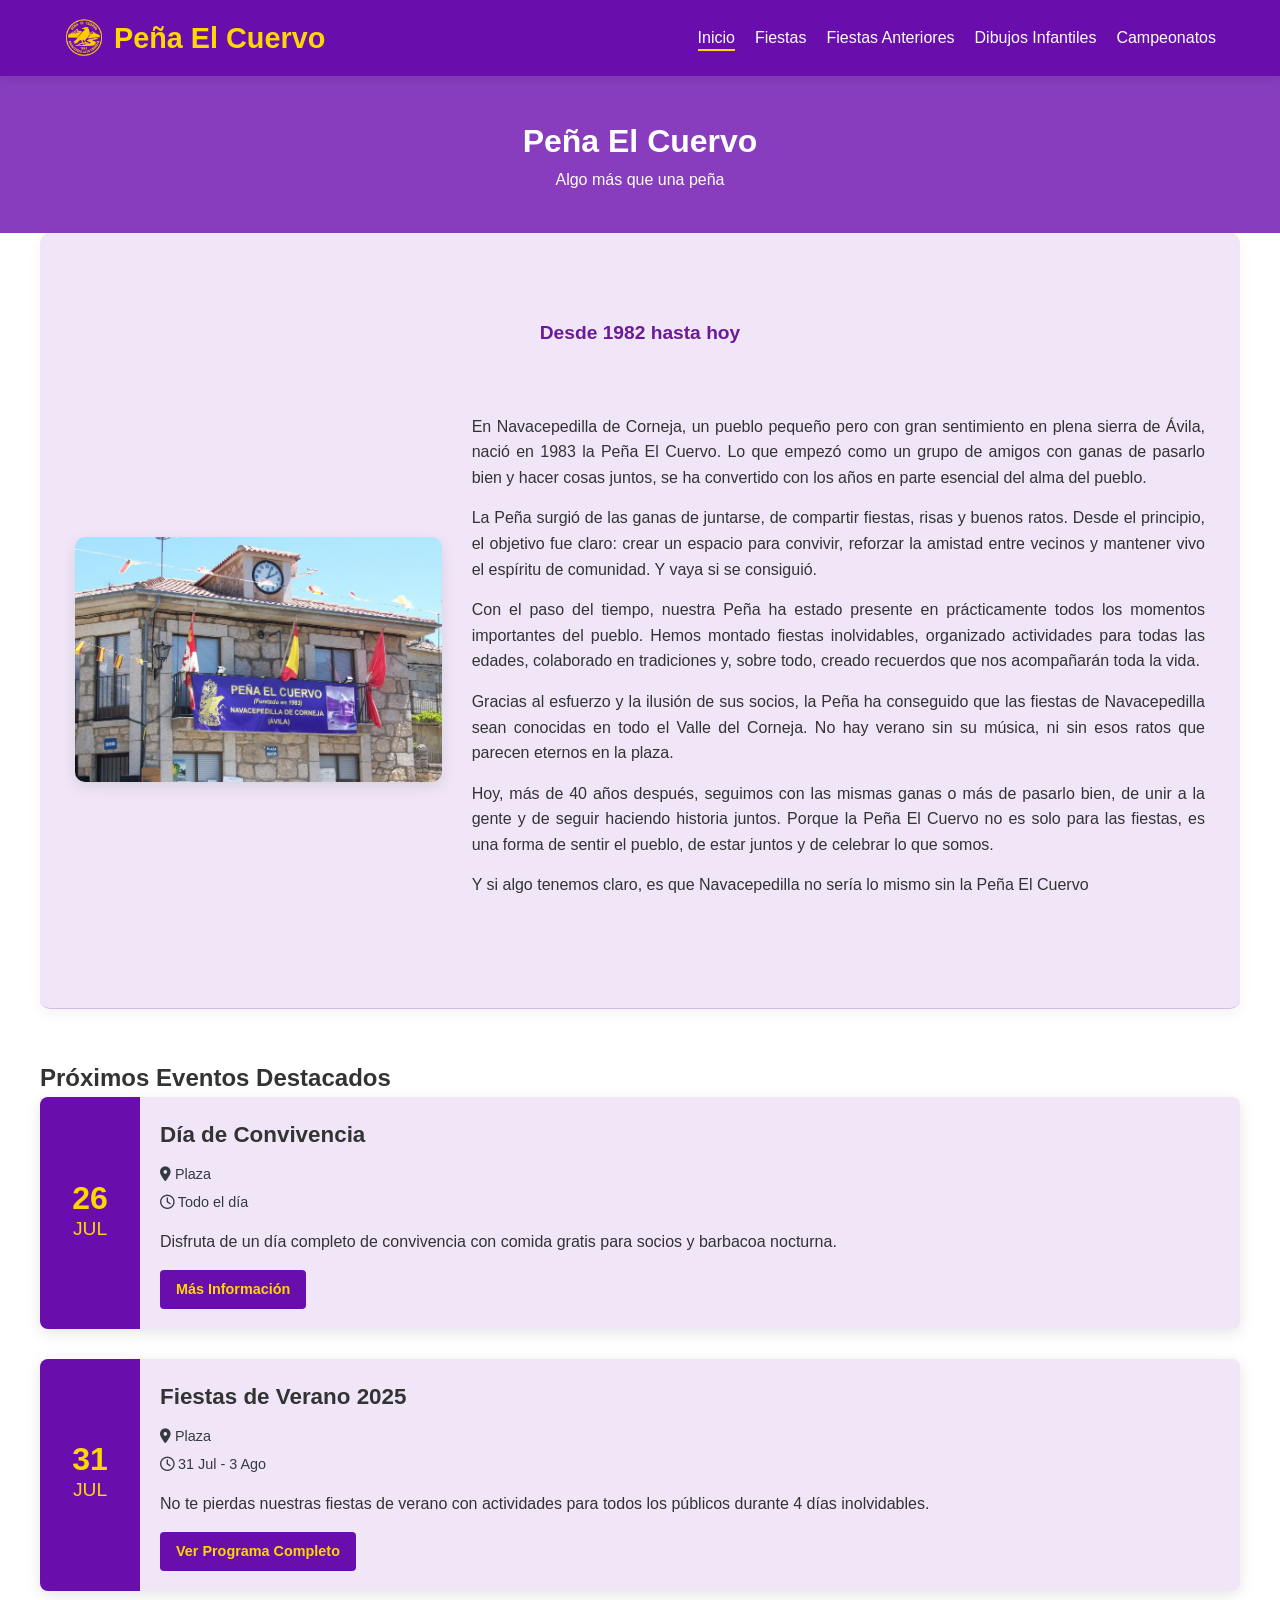
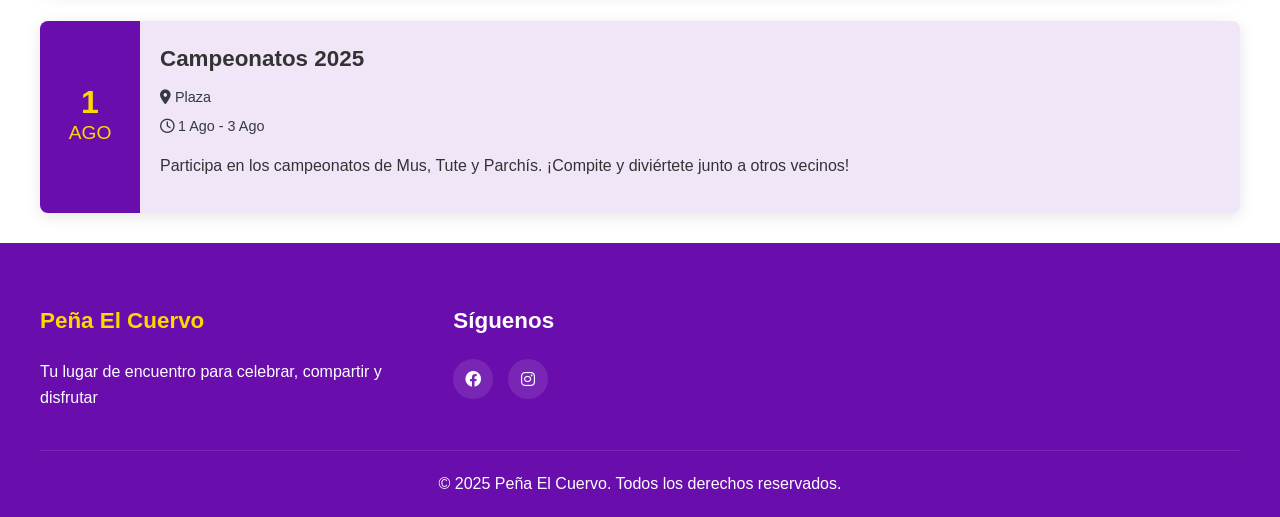
==== index.html @ 2fa287b7 "Update index.html" ====
<!DOCTYPE html>
<html lang="es">
<head>
    <meta charset="UTF-8">
    <meta name="viewport" content="width=device-width, initial-scale=1.0">
    <title>Peña El Cuervo - Inicio</title>
    <link rel="icon" type="image/png" href="favicon.png">
    <link rel="icon" href="favicon.png" type="image/png" sizes="16x16 32x32">
    <link rel="apple-touch-icon" href="favicon.png" sizes="180x180">
    <meta name="theme-color" content="#6a0dad">
    <link rel="stylesheet" href="styles.css">
    <link rel="stylesheet" href="https://cdnjs.cloudflare.com/ajax/libs/font-awesome/6.0.0-beta3/css/all.min.css">
</head>
<body>
    <!-- Header y navegación -->
    <header>
        <div class="logo-container">
            <img src="img/Logo quitar fondo-Photoroom.png" alt="Logo Peña El Cuervo" class="logo-img">
            <h1><span class="nombre-pena"> Peña El Cuervo</span></h1>
        </div>
        <nav>
            <ul>
                <li><a href="index.html" class="active">Inicio</a></li>
                <li><a href="fiestas.html">Fiestas</a></li>
                <li><a href="fiestas-anteriores.html">Fiestas Anteriores</a></li>
                <li><a href="dibujos.html">Dibujos Infantiles</a></li>
                <li><a href="campeonatos.html">Campeonatos</a></li>
            </ul>
        </nav>
        <div class="menu-toggle">
            <i class="fas fa-bars"></i>
        </div>
    </header>

    <!-- Encabezado de página -->
    <div class="page-header">
        <div class="container">
            <h1>Peña El Cuervo</h1>
            <p>Algo más que una peña</p>
        </div>
    </div>

    <main>
        <!-- Sección de historia con estructura similar a eventos -->
        <section id="historia">
            <div class="container">
                <div class="eventos-dia">
                    <div class="dia-header">
                        <div class="tema-dia">Desde 1982 hasta hoy</div>
                    </div>
                    <div class="historia-contenido">
                        <div class="historia-imagen">
                            <img src="img/peña_el_cuervo.jpg" alt="Historia de la Peña El Cuervo">
                        </div>
                        <div class="historia-texto">
                            <p>En Navacepedilla de Corneja, un pueblo pequeño pero con gran sentimiento en plena sierra de Ávila, nació en 1983 la Peña El Cuervo. Lo que empezó como un grupo de amigos con ganas de pasarlo bien y hacer cosas juntos, se ha convertido con los años en parte esencial del alma del pueblo.</p>
                            <p>La Peña surgió de las ganas de juntarse, de compartir fiestas, risas y buenos ratos. Desde el principio, el objetivo fue claro: crear un espacio para convivir, reforzar la amistad entre vecinos y mantener vivo el espíritu de comunidad. Y vaya si se consiguió.</p>
                            <p>Con el paso del tiempo, nuestra Peña ha estado presente en prácticamente todos los momentos importantes del pueblo. Hemos montado fiestas inolvidables, organizado actividades para todas las edades, colaborado en tradiciones y, sobre todo, creado recuerdos que nos acompañarán toda la vida.</p>
                            <p>Gracias al esfuerzo y la ilusión de sus socios, la Peña ha conseguido que las fiestas de Navacepedilla sean conocidas en todo el Valle del Corneja. No hay verano sin su música, ni sin esos ratos que parecen eternos en la plaza.</p>
                            <p>Hoy, más de 40 años después, seguimos con las mismas ganas o más de pasarlo bien, de unir a la gente y de seguir haciendo historia juntos. Porque la Peña El Cuervo no es solo para las fiestas, es una forma de sentir el pueblo, de estar juntos y de celebrar lo que somos.</p>
                            <p>Y si algo tenemos claro, es que Navacepedilla no sería lo mismo sin la Peña El Cuervo</p>
                        </div>
                    </div>
                </div>
            </div>
        </section>

        <section class="highlights">
            <div class="container">
                <h2>Próximos Eventos Destacados</h2>
                <div class="event-card">
                    <div class="event-date">
                        <span class="day">26</span>
                        <span class="month">JUL</span>
                    </div>
                    <div class="event-details">
                        <h3>Día de Convivencia</h3>
                        <p class="event-location"><i class="fas fa-map-marker-alt"></i> Plaza</p>
                        <p class="event-time"><i class="far fa-clock"></i> Todo el día</p>
                        <p class="event-description">Disfruta de un día completo de convivencia con comida gratis para socios y barbacoa nocturna.</p>
                        <a href="convivencia.html" class="btn btn-small">Más Información</a>
                    </div>
                </div>
                <div class="event-card">
                    <div class="event-date">
                        <span class="day">31</span>
                        <span class="month">JUL</span>
                    </div>
                    <div class="event-details">
                        <h3>Fiestas de Verano 2025</h3>
                        <p class="event-location"><i class="fas fa-map-marker-alt"></i> Plaza</p>
                        <p class="event-time"><i class="far fa-clock"></i> 31 Jul - 3 Ago</p>
                        <p class="event-description">No te pierdas nuestras fiestas de verano con actividades para todos los públicos durante 4 días inolvidables.</p>
                        <a href="fiestas.html" class="btn btn-small">Ver Programa Completo</a>
                    </div>
                </div>
                <div class="event-card">
                    <div class="event-date">
                        <span class="day">1</span>
                        <span class="month">AGO</span>
                    </div>
                    <div class="event-details">
                        <h3>Campeonatos 2025</h3>
                        <p class="event-location"><i class="fas fa-map-marker-alt"></i> Plaza</p>
                        <p class="event-time"><i class="far fa-clock"></i> 1 Ago - 3 Ago</p>
                        <p class="event-description">Participa en los campeonatos de Mus, Tute y Parchís. ¡Compite y diviértete junto a otros vecinos!</p>
                        <!-- <a href="campeonatos.html" class="btn btn-small">Ver Campeonatos</a> -->
                    </div>
                </div>
            </div>
        </section>
    </main>

    <footer>
        <div class="container">
            <div class="footer-content">
                <div class="footer-section">
                    <h3>Peña El Cuervo</h3>
                    <p>Tu lugar de encuentro para celebrar, compartir y disfrutar</p>
                </div>

                <div class="footer-section">
                    <h3>Síguenos</h3>
                    <div class="social-icons">
                        <a href="https://www.facebook.com/penaelcuervo" target="_blank"><i class="fab fa-facebook"></i></a>
                        <a href="https://www.instagram.com/p_el_cuervo_navacepe?utm_source=ig_web_button_share_sheet&igsh=ZDNlZDc0MzIxNw==" target="_blank"><i class="fab fa-instagram"></i></a>
                    </div>
                </div>
            </div>
            <div class="footer-bottom">
                <p>&copy; 2025 Peña El Cuervo. Todos los derechos reservados.</p>
            </div>
        </div>
    </footer>

    <script src="script.js"></script>
</body>
</html>
---- styles.css ----
/* Variables de colores y fuentes */
:root {
    --primary-color: #6a0dad; /* Color morado principal */
    --primary-light: rgba(106, 13, 173, 0.8); /* Morado con transparencia */
    --primary-lighter: rgba(106, 13, 173, 0.1); /* Morado muy suave para fondos */
    --secondary-color: #ffd700; /* Color amarillo */
    --accent-color: #e63946;
    --text-color: #333;
    --light-color: #f8f9fa;
    --dark-color: #343a40;
    --font-primary: 'Segoe UI', Tahoma, Geneva, Verdana, sans-serif;
}

/* Estilos generales */
* {
    margin: 0;
    padding: 0;
    box-sizing: border-box;
}

body {
    font-family: var(--font-primary);
    color: var(--text-color);
    line-height: 1.6;
}

.container {
    width: 100%;
    max-width: 1200px;
    margin: 0 auto;
}

a {
    text-decoration: none;
    color: inherit;
}

ul {
    list-style: none;
}

.botonamarillo{
    display: inline-block;
    padding: 12px 24px;
    background-color: var(--secondary-color);
    color: var(--primary-color);
    border: none;
    border-radius: 4px;
    font-weight: bold;
    cursor: pointer;
    transition: all 0.3s ease;
}
/* Botones */
.btn {
    display: inline-block;
    padding: 12px 24px;
    background-color: var(--primary-color);
    color: var(--secondary-color);
    border: none;
    border-radius: 4px;
    font-weight: bold;
    cursor: pointer;
    transition: all 0.3s ease;
}

.btn:hover {
    background-color: #e6c200;
    transform: translateY(-2px);
}

.btn-small {
    padding: 8px 16px;
    font-size: 0.9rem;
}

.btn-secondary {
    background-color: var(--accent-color);
    color: white;
}

.btn-secondary:hover {
    background-color: #d62b39;
}

/* Header y navegación */
header {
    background-color: var(--primary-color);
    color: white;
    padding: 15px 5%;
    display: flex;
    justify-content: space-between;
    align-items: center;
    position: sticky;
    top: 0;
    z-index: 1000;
    box-shadow: 0 2px 10px rgba(0, 0, 0, 0.1);
}

.logo-container {
    display: flex;
    align-items: center;
}

.logo-container h1 {
    font-size: 1.8rem;
    margin-right: 10px;
}

.nombre-pena {
    color: var(--secondary-color); /* Nombre en amarillo */
}

.logo-img {
    height: 40px;
    margin-right: 10px;
    vertical-align: middle;
}

.logo-icon {
    font-size: 1.5rem;
    color: var(--secondary-color);
    display: none;
}

nav ul {
    display: flex;
}

nav ul li {
    margin-left: 20px;
}

nav ul li a {
    position: relative;
    padding: 5px 0;
    font-weight: 500;
}

nav ul li a::after {
    content: '';
    position: absolute;
    bottom: 0;
    left: 0;
    width: 0;
    height: 2px;
    background-color: var(--secondary-color);
    transition: width 0.3s ease;
}

nav ul li a:hover::after,
nav ul li a.active::after {
    width: 100%;
}

/* Estilos para el cartel destacado en la página de fiestas */
.cartel-destacado {
    margin: 60px 0;
    text-align: center;
    position: relative;
    border-radius: 8px;
    overflow: hidden;
    box-shadow: 0 4px 15px rgba(0, 0, 0, 0.1);
    transition: transform 0.3s ease;
    max-width: 400px;
    margin-left: auto;
    margin-right: auto;
    aspect-ratio: 2/3; /* Proporción típica de un cartel */
}

.cartel-destacado:hover {
    transform: translateY(-5px);
}

.cartel-destacado img {
    width: 100%;
    height: 100%;
    object-fit: cover;
}

.cartel-year {
    position: absolute;
    bottom: 0;
    left: 0;
    right: 0;
    background-color: rgba(106, 13, 173, 0.8); /* Fondo morado con transparencia */
    color: var(--secondary-color); /* Texto amarillo */
    padding: 10px;
    text-align: center;
    font-weight: bold;
    font-size: 1.2rem;
}

/* Estilos para el calendario de eventos */
.calendario-eventos {
    background-color: white;
    border-radius: 12px;
    padding: 20px;
    box-shadow: 0 4px 15px rgba(0, 0, 0, 0.1);
    margin: 40px 0;
}

/* Navegación del calendario */
.navegacion-calendario {
    display: flex;
    justify-content: space-between;
    align-items: center;
    margin-bottom: 20px;
}

.btn-mes-anterior,
.btn-mes-siguiente {
    background-color: transparent;
    color: var(--text-color);
    border: none;
    padding: 8px 16px;
    cursor: pointer;
    transition: all 0.3s ease;
    font-size: 0.8rem;
    font-weight: bold;
}

.btn-mes-anterior:hover,
.btn-mes-siguiente:hover {
    transform: translateY(-2px);
}

.mes-actual {
    font-size: 1.5rem;
    font-weight: bold;
    color: var(--text-color);
    text-transform: capitalize;
}

/* Estilos para el calendario */
.calendario-grid {
    display: grid;
    grid-template-columns: repeat(7, 1fr);
    gap: 5px;
    margin-top: 20px;
    width: 100%;
    overflow: visible;
}

/* Estilos para los días del calendario con mayor especificidad */
.calendario-grid .dia {
    position: relative;
    height: 40px;
    display: flex;
    align-items: center;
    justify-content: center;
    border-radius: 5px;
    cursor: pointer;
    transition: all 0.3s ease;
    background-color: white;
    border: 1px solid #e0e0e0;
}

.calendario-grid .dia:hover {
    background-color: #f0f0f0;
    transform: scale(1.05);
    border-color: var(--primary-color);
}

.calendario-grid .dia.vacio {
    background-color: transparent;
    cursor: default;
    border: none;
}

/* Estilos para días con eventos - mayor especificidad */
.calendario-grid .dia.tiene-evento {
    font-weight: bold;
    position: relative;
    transform: scale(1.05);
    z-index: 1;
    border-width: 2px;
}

/* Estilos específicos para cada categoría - mayor especificidad y !important */
.calendario-grid .dia.categoria-convivencia {
    background-color: rgba(76, 175, 80, 0.1) !important;
    border: 2px solid #4CAF50 !important;
}

.calendario-grid .dia.categoria-fiestas {
    background-color: rgba(33, 150, 243, 0.1) !important;
    border: 2px solid #2196F3 !important;
}

.calendario-grid .dia.categoria-semana_cultural {
    background-color: rgba(156, 39, 176, 0.1) !important;
    border: 2px solid #9C27B0 !important;
}

/* Indicadores para cada categoría */
.calendario-grid .dia.tiene-evento::after {
    content: '';
    position: absolute;
    bottom: 3px;
    left: 50%;
    transform: translateX(-50%);
    width: 6px;
    height: 6px;
    border-radius: 50%;
}

.calendario-grid .dia.categoria-convivencia::after {
    background-color: #4CAF50;
}

.calendario-grid .dia.categoria-fiestas::after {
    background-color: #2196F3;
}

.calendario-grid .dia.categoria-semana_cultural::after {
    background-color: #9C27B0;
}

/* Efecto hover mejorado para días con eventos */
.calendario-grid .dia.tiene-evento:hover {
    transform: scale(1.1);
    box-shadow: 0 3px 10px rgba(0, 0, 0, 0.1);
}

.dia-header {
    text-align: center;
    font-weight: bold;
    padding: 10px;
}

.evento-indicador {
    position: absolute;
    bottom: 5px;
    left: 50%;
    transform: translateX(-50%);
    width: 6px;
    height: 6px;
    border-radius: 50%;
}

/* Estilos para la leyenda del calendario */
.calendario-leyenda {
    display: flex;
    justify-content: center;
    gap: 15px;
    margin-top: 15px;
    flex-wrap: wrap;
}

.leyenda-item {
    display: flex;
    align-items: center;
    font-size: 0.9rem;
}

.leyenda-color {
    width: 12px;
    height: 12px;
    border-radius: 50%;
    margin-right: 5px;
}

.leyenda-convivencia {
    background-color: #4CAF50;
}

.leyenda-fiestas {
    background-color: #2196F3;
}

.leyenda-semana-cultural {
    background-color: #9C27B0;
}

.dia-semana {
    text-align: center;
    font-weight: bold;
    padding: 8px;
    background-color: transparent;
    color: var(--text-color);
    border-radius: 4px;
}

.cartel-ampliado {
    display: none;
    position: fixed;
    top: 0;
    left: 0;
    width: 100%;
    height: 100%;
    background-color: rgba(0, 0, 0, 0.9);
    z-index: 1100;
    cursor: pointer;
    overflow: hidden;
}

.cartel-ampliado.activo {
    display: flex;
    justify-content: center;
    align-items: center;
}

.cartel-ampliado img {
    max-width: 90%;
    max-height: 90vh;
    object-fit: contain;
    margin: 0 auto; /* Centrar horizontalmente */
    transform: none; /* Evitar transformaciones no deseadas */
}

.cartel-ampliado .cerrar {
    position: absolute;
    top: 20px;
    right: 30px;
    color: var(--secondary-color);
    font-size: 40px;
    cursor: pointer;
    z-index: 1101;
}

.cartel-ampliado .year {
    position: absolute;
    bottom: 20px;
    left: 0;
    right: 0;
    text-align: center;
    color: var(--secondary-color);
    font-size: 24px;
    font-weight: bold;
    display: none;
}

.placeholder-image i {
    font-size: 3rem;
    margin-bottom: 10px;
    color: var(--dark-color);
}

/* Event cards */
.event-card {
    display: flex;
    background-color: rgb(240, 230, 247);
    border-radius: 8px;
    overflow: hidden;
    box-shadow: 0 4px 15px rgba(0, 0, 0, 0.1);
    margin-bottom: 30px;
    transition: transform 0.3s ease;
}

.event-card:hover {
    transform: translateY(-5px);
}

.event-card.destacado {
    border: 2px solid var(--secondary-color);
    box-shadow: 0 0 15px rgba(255, 215, 0, 0.5);
    transform: translateY(-5px);
}

.event-date {
    background-color: var(--primary-color);
    color: var(--secondary-color);
    padding: 20px;
    display: flex;
    flex-direction: column;
    justify-content: center;
    align-items: center;
    min-width: 100px;
}

.event-date .day {
    font-size: 2rem;
    font-weight: bold;
    line-height: 1;
}

.event-date .month {
    font-size: 1.2rem;
    text-transform: uppercase;
}

.event-details {
    padding: 20px;
    flex: 1;
}

.event-details h3 {
    margin-bottom: 10px;
    font-size: 1.4rem;
}

.event-location, .event-time {
    color: var(--dark-color);
    margin-bottom: 5px;
    font-size: 0.9rem;
}

.event-description {
    margin: 15px 0;
}

/* Event filters */
.event-filters {
    display: flex;
    justify-content: center;
    margin-bottom: 30px;
    flex-wrap: wrap;
}

.filter-btn {
    background-color: transparent;
    border: 2px solid var(--secondary-color);
    color: var(--text-color);
    padding: 8px 16px;
    margin: 0 5px 10px;
    border-radius: 30px;
    cursor: pointer;
    transition: all 0.3s ease;
}

.filter-btn:hover, .filter-btn.active {
    background-color: var(--secondary-color);
    color: var(--primary-color);
}

.dia-actual {
    font-weight: bold;
}
/* Eventos day*/
.eventos-dia {
    margin-bottom: 50px;
    overflow: hidden;
    background-color: white;
    border-radius: 10px;
    box-shadow: 0 5px 15px rgba(0,0,0,0.05);
    margin-left: auto;
    margin-right: auto;
}

/* Estilo para el encabezado del día */
.dia-header {
    text-align: center;
    padding: 20px 0;
    margin-bottom: 10px;
}

.dia-numero {
    font-size: 3.5rem;
    font-weight: 700;
    color: #6a1b9a;
    line-height: 1;
    margin-bottom: 5px;
}

.mes-nombre {
    font-size: 1rem;
    color: #6a1b9a;
    text-transform: uppercase;
    margin-bottom: 10px;
}

.tema-dia {
    font-size: 1.2rem;
    color: #6a1b9a;
    font-weight: 600;
    margin-top: 5px;
}

.eventos-lista {
    padding: 15px;
}

.evento-hora {
    display: flex;
    flex-direction: column;
    border-bottom: 1px solid #f0f0f0;
    animation: fadeIn 0.5s ease forwards;
    opacity: 1;
}

.hora {
    background-color: #6a1b9a;
    color: white;
    padding: 10px 15px;
    font-weight: bold;
    font-size: 1.1rem;
    text-align: center;
    width: 100%;
}

.evento-detalle {
    padding: 15px 20px;
    text-align: center;
}

.evento-hora:last-child {
    border-bottom: none;
}

.evento-detalle h3 {
    margin: 0 0 10px 0;
    color: #6a1b9a;
    font-size: 1.2rem;
}

.ubicacion {
    color: #666;
    margin: 5px 0;
    font-size: 0.9rem;
}

.ubicacion i {
    color: #ff9800;
    margin-right: 5px;
}

.descripcion {
    margin: 10px 0 0 0;
    line-height: 1.5;
    font-size: 0.95rem;
    color: #555;
}

/* Botón para volver al calendario */
.volver-calendario {
    text-align: center;
    margin: 40px 0;
}

.botonamarillo {
    display: inline-block;
    background-color: #ffeb3b;
    color: #6a1b9a;
    padding: 12px 25px;
    border-radius: 30px;
    font-weight: 600;
    transition: all 0.3s ease;
    box-shadow: 0 4px 10px rgba(0,0,0,0.1);
    text-decoration: none;
}

.botonamarillo:hover {
    transform: translateY(-3px);
    box-shadow: 0 6px 15px rgba(0,0,0,0.15);
}

.botonamarillo i {
    margin-right: 8px;
}

/* Estilos para el mensaje de no eventos */
.no-eventos {
    text-align: center;
    padding: 50px 20px;
    background-color: white;
    border-radius: 10px;
    margin: 30px 0;
    box-shadow: 0 5px 15px rgba(0,0,0,0.05);
}

.no-eventos i {
    font-size: 3rem;
    color: #ccc;
    margin-bottom: 20px;
}

.no-eventos h3 {
    color: #666;
    margin-bottom: 10px;
}

.dias-navegacion {
    display: flex;
    justify-content: center;
    margin-bottom: 30px;
    flex-wrap: wrap;
    background-color: rgba(106, 27, 154, 0.8);
    padding: 8px;
    border-radius: 20px;
    box-shadow: 0 2px 10px rgba(0,0,0,0.1);
}

.dia-btn {
    background-color: transparent;
    border: none;
    padding: 6px 12px;
    margin: 3px;
    border-radius: 15px;
    cursor: pointer;
    transition: all 0.3s ease;
    font-weight: 500;
    color: white;
    font-size: 0.95rem;
}

.dia-btn:hover, .dia-btn.activo {
    background-color: rgba(255, 235, 59, 0.9);
    color: #6a1b9a;
    transform: translateY(-2px);
}

.dia-btn.activo {
    box-shadow: 0 2px 5px rgba(0,0,0,0.15);
}
/* Calendar */
.calendar-placeholder {
    background-color: #f0f0f0;
    height: 400px;
    display: flex;
    flex-direction: column;
    justify-content: center;
    align-items: center;
    border-radius: 8px;
}

.calendar-placeholder i {
    font-size: 4rem;
    margin-bottom: 20px;
    color: var(--dark-color);
}

/* Form placeholder */
.form-placeholder {
    background-color: #f0f0f0;
    padding: 40px;
    border-radius: 8px;
    text-align: center;
}

.form-placeholder i {
    font-size: 3rem;
    margin-bottom: 20px;
    color: var(--dark-color);
}

/* Footer */
footer {
    background-color: var(--primary-color);
    color: white;
    padding: 60px 0 20px;
}

.footer-content {
    display: grid;
    grid-template-columns: repeat(3, 1fr);
    gap: 40px;
    margin-bottom: 40px;
}

.footer-section h3 {
    margin-bottom: 20px;
    font-size: 1.4rem;
}

/* Corregido el selector inválido */
footer .footer-section:first-child h3 {
    color: var(--secondary-color);
}

.social-icons {
    display: flex;
    gap: 15px;
}

.social-icons a {
    display: flex;
    justify-content: center;
    align-items: center;
    width: 40px;
    height: 40px;
    background-color: rgba(255, 255, 255, 0.1);
    border-radius: 50%;
    transition: all 0.3s ease;
}

.social-icons a:hover {
    background-color: var(--secondary-color);
    color: var(--primary-color);
}

.footer-bottom {
    text-align: center;
    padding-top: 20px;
    border-top: 1px solid rgba(255, 255, 255, 0.1);
}

/* Page header */
.page-header {
    background-color: var(--primary-light);
    color: white;
    padding: 40px 0;
    text-align: center;
}

/* Secciones con fondo - usar morado muy suave */
.registration {
    background-color: var(--primary-lighter);
}
.fiestas-anteriores {
    padding: 60px 0;
}

.fiestas-gallery {
    display: grid;
    grid-template-columns: repeat(3, 1fr);
    gap: 30px;
    margin-top: 40px;
}

.cartel-item {
    position: relative;
    border-radius: 8px;
    overflow: hidden;
    box-shadow: 0 4px 15px rgba(0, 0, 0, 0.1);
    transition: transform 0.3s ease;
    aspect-ratio: 2/3; /* Proporción típica de un cartel */
}

.cartel-item:hover {
    transform: translateY(-5px);
}

.cartel-item img {
    width: 100%;
    height: 100%;
    object-fit: cover;
}

/* Menú hamburguesa (oculto por defecto en pantallas grandes) */
.menu-toggle {
    display: none;
    font-size: 1.5rem;
    cursor: pointer;
    color: var(--secondary-color);
}

/* Estilos para la sección de eventos del día */
.dias-navegacion {
    background-color: var(--primary-lighter);
    padding: 15px 0;
    position: sticky;
    top: 70px;
    z-index: 900;
    box-shadow: 0 2px 10px rgba(0, 0, 0, 0.1);
    opacity: 0;
}

.dia-nav-btn {
    display: inline-block;
    padding: 8px 16px;
    margin: 0 5px;
    background-color: var(--primary-color);
    color: var(--secondary-color);
    border-radius: 30px;
    font-weight: bold;
    transition: all 0.3s ease;
}

.dia-nav-btn:hover {
    background-color: var(--secondary-color);
    color: var(--primary-color);
    transform: translateY(-3px);
}

.eventos-dia {
    padding: 60px 0;
    border-bottom: 1px solid rgba(106, 13, 173, 0.2);
}

.eventos-dia:nth-child(odd) {
    background-color: var(--primary-lighter);
}

.fecha-grande {
    display: flex;
    flex-direction: column;
    align-items: center;
    margin-bottom: 15px;
}

.dia-numero {
    font-size: 4rem;
    font-weight: bold;
    color: var(--primary-color);
    line-height: 1;
}

.mes-nombre {
    font-size: 1.5rem;
    color: var(--dark-color);
    text-transform: uppercase;
}

.dia-header h2 {
    font-size: 2rem;
    color: var(--primary-color);
}

.eventos-lista {
    max-width: 800px;
    margin: 0 auto;
}

.evento-hora {
    display: flex;
    margin-bottom: 30px;
    background-color: white;
    border-radius: 8px;
    overflow: hidden;
    box-shadow: 0 4px 15px rgba(0, 0, 0, 0.1);
    transition: transform 0.3s ease;
}

.evento-hora:hover {
    transform: translateY(-5px);
}

.hora {
    background-color: var(--primary-color);
    color: var(--secondary-color);
    padding: 20px;
    display: flex;
    justify-content: center;
    align-items: center;
    min-width: 100px;
    font-size: 1.5rem;
    font-weight: bold;
}

.evento-detalle {
    padding: 20px;
    flex: 1;
}

.evento-detalle h3 {
    margin-bottom: 10px;
    font-size: 1.4rem;
    color: var(--primary-color);
}

.ubicacion {
    color: var(--dark-color);
    margin-bottom: 10px;
    font-size: 0.9rem;
}

.descripcion {
    margin: 15px 0;
    line-height: 1.5;
}

.volver-calendario {
    text-align: center;
    margin: 40px 0;
}

/* Estilos para la sección de historia */
.historia-contenido {
    display: flex;
    flex-wrap: wrap;
    padding: 20px;
    align-items: center;
}

.historia-imagen {
    flex: 1;
    min-width: 300px;
    padding: 15px;
}

.historia-imagen img {
    width: 100%;
    border-radius: 10px;
    box-shadow: 0 5px 15px rgba(0,0,0,0.1);
}

.historia-texto {
    flex: 2;
    min-width: 300px;
    padding: 15px;
    
}

.historia-texto h2 {
    color: #6a1b9a;
    margin-top: 20px;
    margin-bottom: 10px;
}

.historia-texto p {
    margin-bottom: 15px;
    line-height: 1.6;
    text-align: justify;
}

/* Ajustes para dispositivos móviles */
@media (max-width: 768px) {
   

    .historia-contenido {
        flex-direction: column;
    }
    
    .evento-hora {
        flex-direction: column;
    }
    
    .hora {
        width: 100%;
        padding: 10px;
    }
    
    .dia-numero {
        font-size: 3rem;
    }
    
    .dia-header h2 {
        font-size: 1.5rem;
    }
    
    .dias-navegacion {
        overflow-x: auto;
        white-space: nowrap;
        padding: 10px 0;
    }
    
    .dia-nav-btn {
        margin-bottom: 5px;
    }
    
    .fiestas-gallery {
        grid-template-columns: repeat(2, 1fr);
    }
    
    .footer-content {
        grid-template-columns: 1fr;
        gap: 30px;
    }
    
    .menu-toggle {
        display: block;
    }
    
    nav {
        position: absolute;
        top: 70px;
        left: 0;
        width: 100%;
        background-color: var(--primary-color);
        padding: 0;
        max-height: 0;
        overflow: hidden;
        transition: max-height 0.3s ease;
    }
    
    nav.active {
        max-height: 300px;
    }
    
    nav ul {
        flex-direction: column;
        padding: 20px;
    }
    
    nav ul li {
        margin: 10px 0;
    }

    
    .calendario-eventos {
        background-color: transparent;
        box-shadow: none;
        padding: 0;
        width: 100%;
        max-width: 100%;
    }
    
    .navegacion-calendario {
        background-color: rgba(255, 255, 255, 0.9);
        padding: 10px;
        border-radius: 8px 8px 0 0;
        margin-bottom: 5px;
        width: 100%;
    }
    
    .calendario-grid {
        width: 100%;
        min-width: 100%;
        display: grid;
        grid-template-columns: repeat(7, 1fr);
        gap: 2px;
        background-color: rgba(255, 255, 255, 0.9);
        padding: 5px;
        margin-bottom: 5px;
        border-radius: 0;
        overflow-x: visible;
    }
    
    .calendario-leyenda {
        background-color: rgba(255, 255, 255, 0.9);
        padding: 10px;
        border-radius: 0 0 8px 8px;
        width: 100%;
    }
    
    .calendario-grid .dia {
        font-size: 0.75rem;
        padding: 2px;
        min-height: 30px;
        width: 100%;
    }
    
    .container {
        width: 95%;
    }
    
    /* Asegurar que las imágenes no se desborden */
    img {
        max-width: 100%;
        height: auto;
    }
    
    /* Ajustar el tamaño de los elementos del calendario */
    .calendario-grid .dia-semana {
        font-size: 0.7rem;
        padding: 3px;
    }

    .cartel-destacado {
        max-width: 250px;
        margin: 30px auto;
    }
    
    .cartel-year {
        font-size: 1rem;
        padding: 8px;
    }

    .btn-mes-anterior,
    .btn-mes-siguiente {
    background-color: transparent;
    color: var(--text-color);
    border: none;
    padding: 8px 16px;
    cursor: pointer;
    transition: all 0.3s ease;
    font-size: 0.5rem;
    font-weight: bold;
    }

    .btn-mes-anterior:hover,
    .btn-mes-siguiente:hover {
    transform: translateY(-2px);
    }

    /* Estilos específicos para campeonatos en móvil */
    .tournament-bracket {
        overflow-x: auto;
        padding-bottom: 15px;
    }
    
    .round {
        min-width: 280px;
    }
    
    .match {
        padding: 8px;
        margin: 4px;
    }
    
    .match-status {
        font-size: 0.7rem;
        padding: 1px 3px;
    }
    
    .team-number, .team-names {
        font-size: 0.85rem;
    }
    
    .search-result {
        font-size: 0.9rem;
        padding: 10px;
    }
    
    .rival-info {
        padding: 8px !important;
        margin-top: 8px !important;
    }
}

/* Asegurar que todos los elementos se ajusten al ancho de la pantalla */
img, video, iframe, table, div {
    max-width: 100%;
}

/* Reglas específicas para los campeonatos */
.match .team-number:empty,
.match .team-number:contains("undefined") {
    display: none;
}

/* Ocultar el texto "#undefined" en los equipos */
.match .team-number:empty + .team-names,
.match .team:has(> .team-number:contains("undefined")) .team-names {
    margin-left: 0;
}
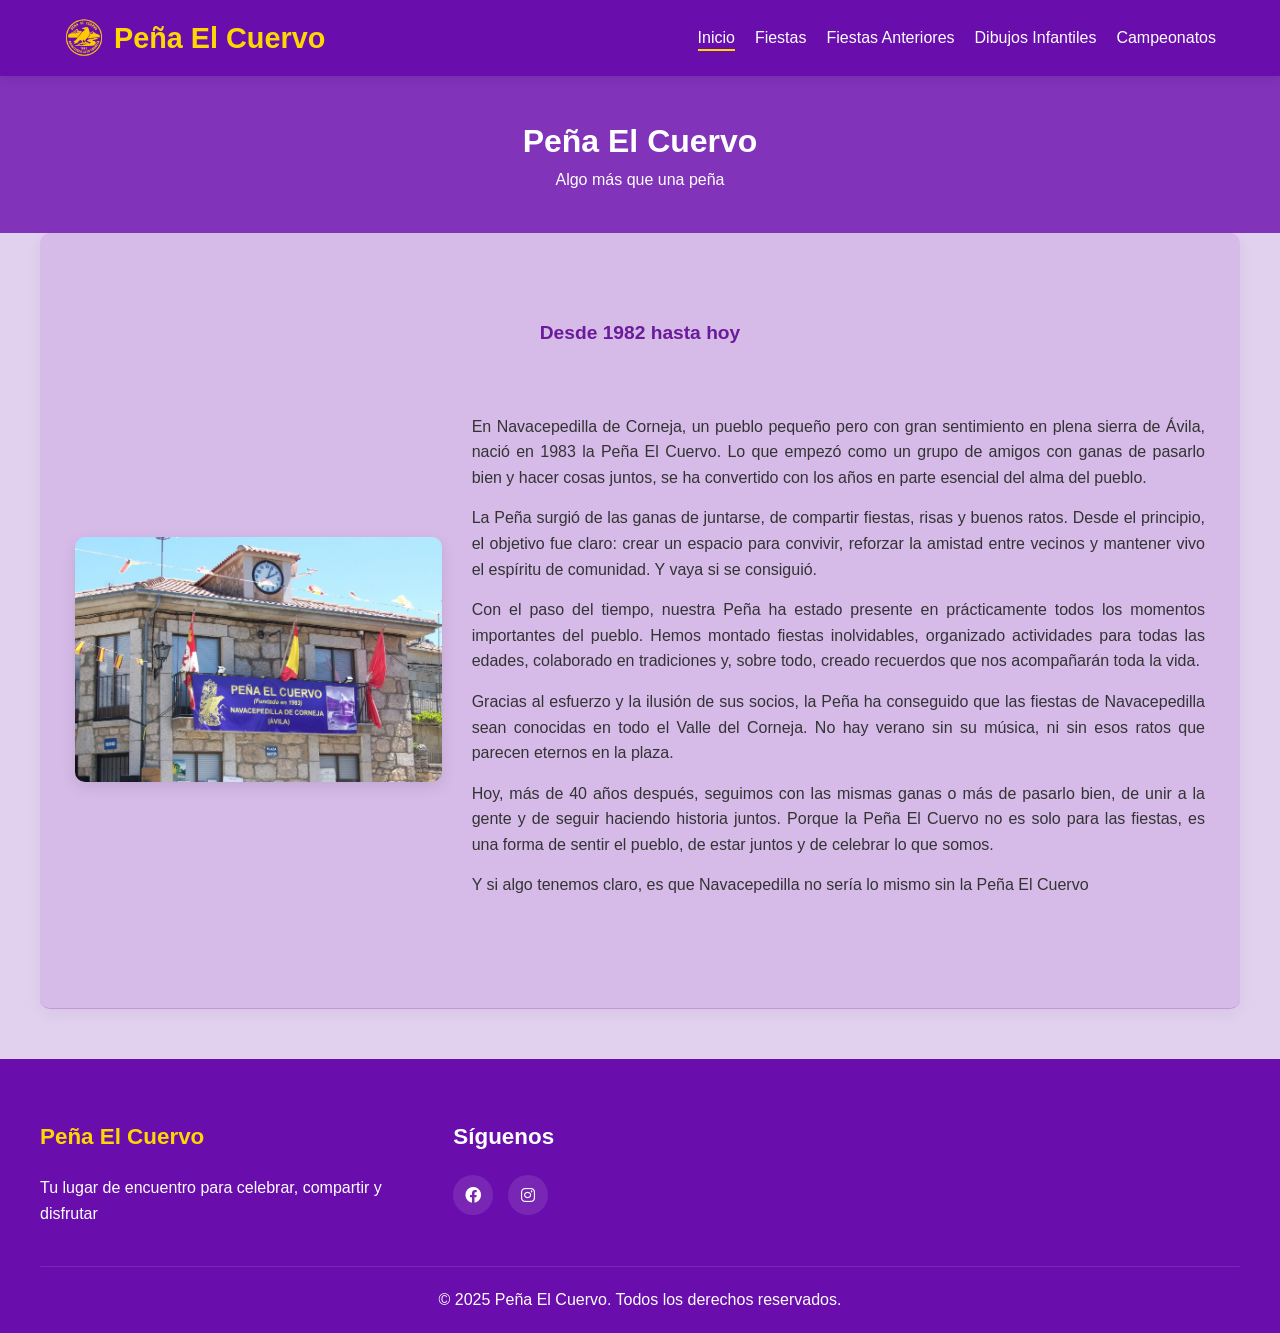
==== commit 81397edf: "Add files via upload" ====
--- a/index.html
+++ b/index.html
@@ -1,13 +1,21 @@
 <!DOCTYPE html>
 <html lang="es">
 <head>
+    <link rel="canonical" href="https://penaelcuervo.es/" />
     <meta charset="UTF-8">
     <meta name="viewport" content="width=device-width, initial-scale=1.0">
     <title>Peña El Cuervo - Inicio</title>
     <link rel="icon" type="image/png" href="favicon.png">
-    <link rel="icon" href="favicon.png" type="image/png" sizes="16x16 32x32">
-    <link rel="apple-touch-icon" href="favicon.png" sizes="180x180">
+    <link rel="icon" href="img/ICONOPAGINAWEB.png" type="image/png" sizes="16x16 32x32">
+    <link rel="apple-touch-icon" href="img/ICONOPAGINAWEB.png" sizes="180x180">
     <meta name="theme-color" content="#6a0dad">
+    <!-- Etiquetas para SEO y favicon en resultados de búsqueda -->
+    <meta name="description" content="Peña El Cuervo de Navacepedilla de Corneja. Desde 1983 organizando fiestas y eventos para el pueblo.">
+    <meta property="og:title" content="Peña El Cuervo - Inicio">
+    <meta property="og:description" content="Peña El Cuervo de Navacepedilla de Corneja. Desde 1983 organizando fiestas y eventos para el pueblo.">
+    <meta property="og:image" content="https://penaelcuervo.es/img/ICONOPAGINAWEB.png">
+    <meta property="og:url" content="https://penaelcuervo.es">
+    <meta property="og:type" content="website">
     <link rel="stylesheet" href="styles.css">
     <link rel="stylesheet" href="https://cdnjs.cloudflare.com/ajax/libs/font-awesome/6.0.0-beta3/css/all.min.css">
 </head>
@@ -67,7 +75,7 @@
 
         <section class="highlights">
             <div class="container">
-                <h2>Próximos Eventos Destacados</h2>
+               <!--- <h2>Próximos Eventos Destacados</h2>
                 <div class="event-card">
                     <div class="event-date">
                         <span class="day">26</span>
@@ -104,9 +112,9 @@
                         <p class="event-location"><i class="fas fa-map-marker-alt"></i> Plaza</p>
                         <p class="event-time"><i class="far fa-clock"></i> 1 Ago - 3 Ago</p>
                         <p class="event-description">Participa en los campeonatos de Mus, Tute y Parchís. ¡Compite y diviértete junto a otros vecinos!</p>
-                        <!-- <a href="campeonatos.html" class="btn btn-small">Ver Campeonatos</a> -->
+                        COMENTAR ESTA LINEA<a href="campeonatos.html" class="btn btn-small">Ver Campeonatos</a> 
                     </div>
-                </div>
+                </div> -->
             </div>
         </section>
     </main>
@@ -122,7 +130,7 @@
                 <div class="footer-section">
                     <h3>Síguenos</h3>
                     <div class="social-icons">
-                        <a href="https://www.facebook.com/penaelcuervo" target="_blank"><i class="fab fa-facebook"></i></a>
+                        <a href="https://www.facebook.com/pena.cuervo/" target="_blank"><i class="fab fa-facebook"></i></a>
                         <a href="https://www.instagram.com/p_el_cuervo_navacepe?utm_source=ig_web_button_share_sheet&igsh=ZDNlZDc0MzIxNw==" target="_blank"><i class="fab fa-instagram"></i></a>
                     </div>
                 </div>
--- a/styles.css
+++ b/styles.css
@@ -18,10 +18,17 @@
     box-sizing: border-box;
 }
 
+html {
+    height: 100%;
+    background-color: var(--primary-lighter);
+}
+
 body {
     font-family: var(--font-primary);
     color: var(--text-color);
     line-height: 1.6;
+    background-color: var(--primary-lighter);
+    min-height: 100vh;
 }
 
 .container {
@@ -1203,4 +1210,25 @@
 .match .team-number:empty + .team-names,
 .match .team:has(> .team-number:contains("undefined")) .team-names {
     margin-left: 0;
+}
+
+/* Estilos para la sección de agradecimiento */
+.agradecimiento {
+    padding: 50px 0;
+    background-color: var(--primary-lighter);
+    text-align: center;
+}
+
+.mensaje-agradecimiento h2 {
+    color: var(--primary-color);
+    font-size: 2.5rem;
+    margin-bottom: 20px;
+}
+
+.mensaje-agradecimiento p {
+    font-size: 1.2rem;
+    margin-bottom: 20px;
+    max-width: 800px;
+    margin-left: auto;
+    margin-right: auto;
 }
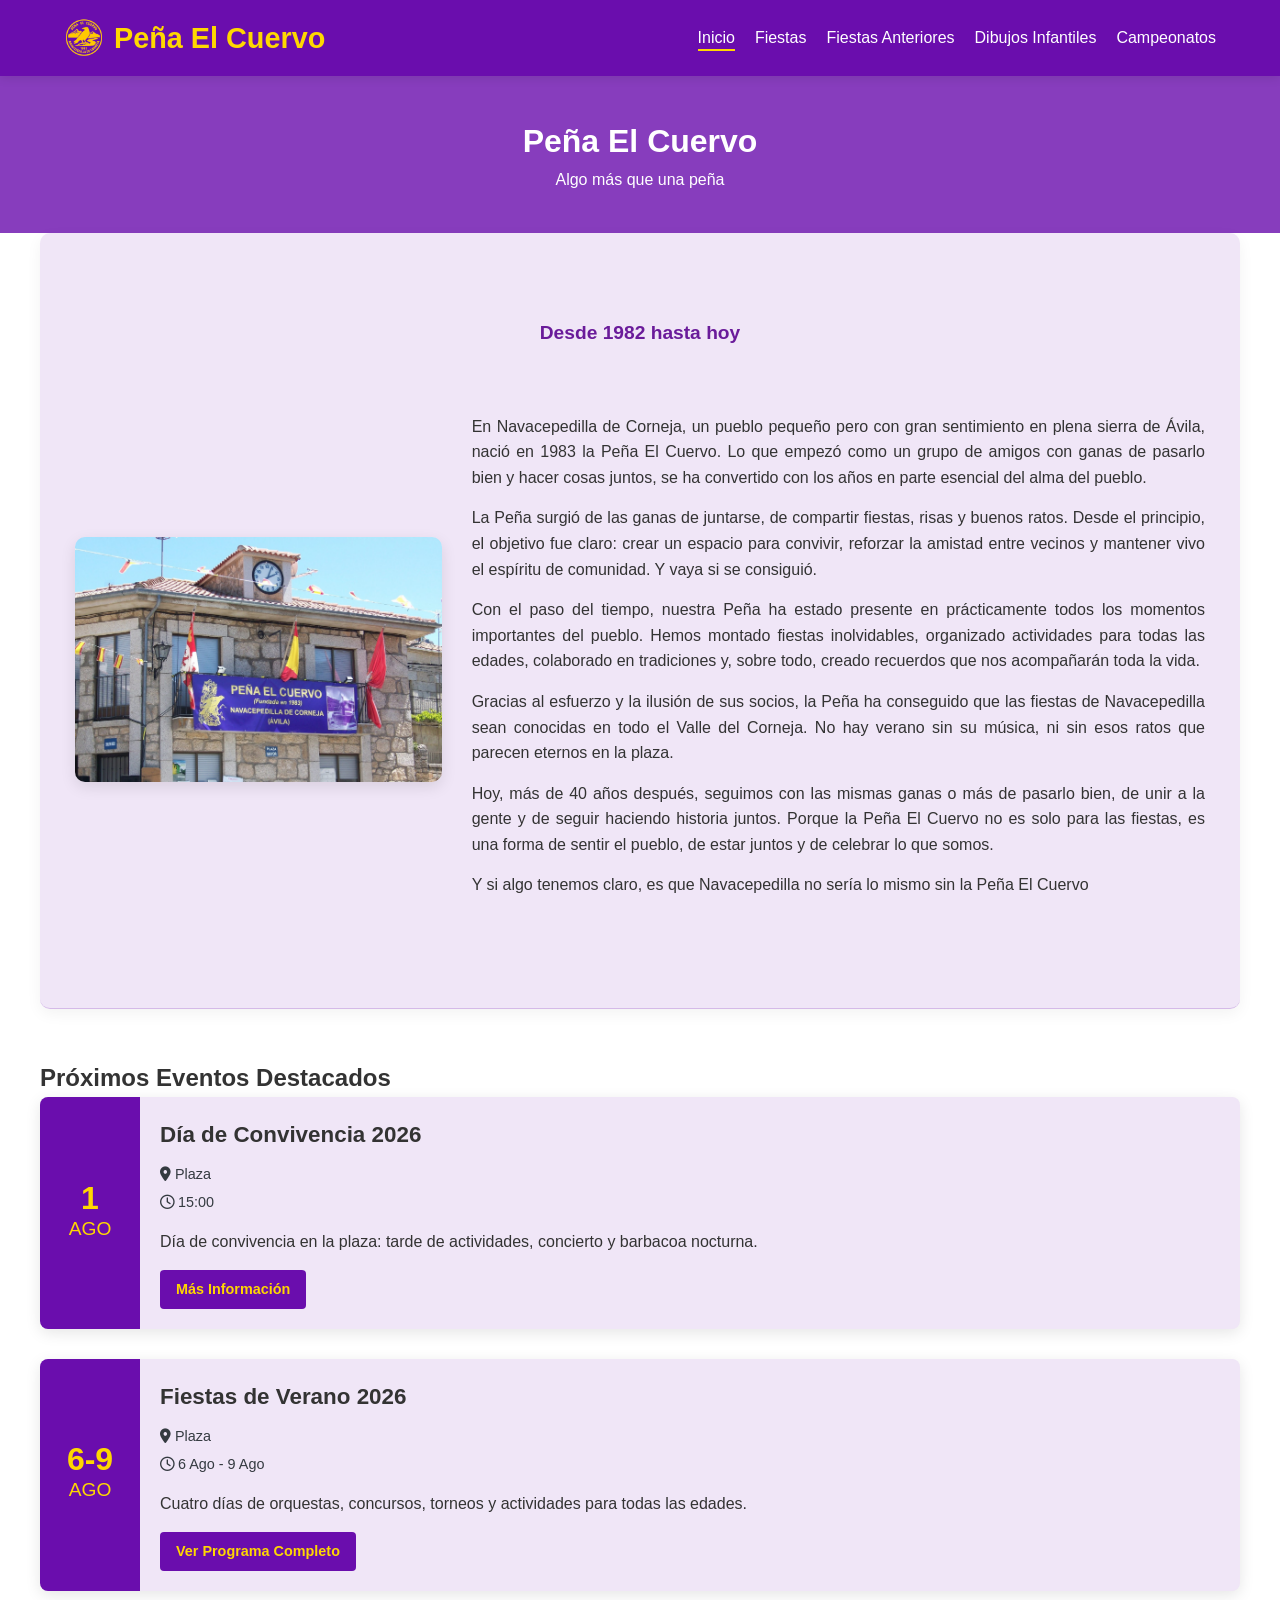
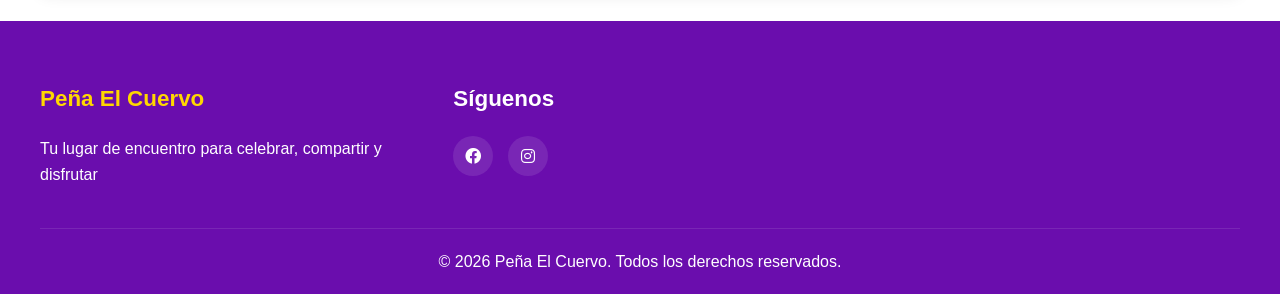
==== commit 129cf361: "FINFIN" ====
--- a/index.html
+++ b/index.html
@@ -75,46 +75,33 @@
 
         <section class="highlights">
             <div class="container">
-               <!--- <h2>Próximos Eventos Destacados</h2>
-                <div class="event-card">
-                    <div class="event-date">
-                        <span class="day">26</span>
-                        <span class="month">JUL</span>
-                    </div>
-                    <div class="event-details">
-                        <h3>Día de Convivencia</h3>
-                        <p class="event-location"><i class="fas fa-map-marker-alt"></i> Plaza</p>
-                        <p class="event-time"><i class="far fa-clock"></i> Todo el día</p>
-                        <p class="event-description">Disfruta de un día completo de convivencia con comida gratis para socios y barbacoa nocturna.</p>
-                        <a href="convivencia.html" class="btn btn-small">Más Información</a>
-                    </div>
-                </div>
-                <div class="event-card">
-                    <div class="event-date">
-                        <span class="day">31</span>
-                        <span class="month">JUL</span>
-                    </div>
-                    <div class="event-details">
-                        <h3>Fiestas de Verano 2025</h3>
-                        <p class="event-location"><i class="fas fa-map-marker-alt"></i> Plaza</p>
-                        <p class="event-time"><i class="far fa-clock"></i> 31 Jul - 3 Ago</p>
-                        <p class="event-description">No te pierdas nuestras fiestas de verano con actividades para todos los públicos durante 4 días inolvidables.</p>
-                        <a href="fiestas.html" class="btn btn-small">Ver Programa Completo</a>
-                    </div>
-                </div>
+                <h2>Próximos Eventos Destacados</h2>
                 <div class="event-card">
                     <div class="event-date">
                         <span class="day">1</span>
                         <span class="month">AGO</span>
                     </div>
                     <div class="event-details">
-                        <h3>Campeonatos 2025</h3>
+                        <h3>Día de Convivencia 2026</h3>
                         <p class="event-location"><i class="fas fa-map-marker-alt"></i> Plaza</p>
-                        <p class="event-time"><i class="far fa-clock"></i> 1 Ago - 3 Ago</p>
-                        <p class="event-description">Participa en los campeonatos de Mus, Tute y Parchís. ¡Compite y diviértete junto a otros vecinos!</p>
-                        COMENTAR ESTA LINEA<a href="campeonatos.html" class="btn btn-small">Ver Campeonatos</a> 
+                        <p class="event-time"><i class="far fa-clock"></i> 15:00</p>
+                        <p class="event-description">Día de convivencia en la plaza: tarde de actividades, concierto y barbacoa nocturna.</p>
+                        <a href="convivencia.html" class="btn btn-small">Más Información</a>
                     </div>
-                </div> -->
+                </div>
+                <div class="event-card">
+                    <div class="event-date">
+                        <span class="day">6-9</span>
+                        <span class="month">AGO</span>
+                    </div>
+                    <div class="event-details">
+                        <h3>Fiestas de Verano 2026</h3>
+                        <p class="event-location"><i class="fas fa-map-marker-alt"></i> Plaza</p>
+                        <p class="event-time"><i class="far fa-clock"></i> 6 Ago - 9 Ago</p>
+                        <p class="event-description">Cuatro días de orquestas, concursos, torneos y actividades para todas las edades.</p>
+                        <a href="fiestas.html" class="btn btn-small">Ver Programa Completo</a>
+                    </div>
+                </div>
             </div>
         </section>
     </main>
@@ -136,7 +123,7 @@
                 </div>
             </div>
             <div class="footer-bottom">
-                <p>&copy; 2025 Peña El Cuervo. Todos los derechos reservados.</p>
+                <p>&copy; 2026 Peña El Cuervo. Todos los derechos reservados.</p>
             </div>
         </div>
     </footer>
--- a/styles.css
+++ b/styles.css
@@ -18,17 +18,10 @@
     box-sizing: border-box;
 }
 
-html {
-    height: 100%;
-    background-color: var(--primary-lighter);
-}
-
 body {
     font-family: var(--font-primary);
     color: var(--text-color);
     line-height: 1.6;
-    background-color: var(--primary-lighter);
-    min-height: 100vh;
 }
 
 .container {
@@ -1212,23 +1205,217 @@
     margin-left: 0;
 }
 
-/* Estilos para la sección de agradecimiento */
-.agradecimiento {
-    padding: 50px 0;
-    background-color: var(--primary-lighter);
+/* Árbol horizontal de campeonatos */
+.horizontal-bracket-section {
+    margin-top: 36px;
+    padding-top: 28px;
+    border-top: 1px solid rgba(106, 27, 154, 0.15);
+}
+
+.horizontal-bracket-header {
+    margin-bottom: 18px;
+}
+
+.horizontal-bracket-header h3 {
+    margin-bottom: 6px;
+    color: #6a1b9a;
+    font-size: 1.4rem;
+}
+
+.horizontal-bracket-header p {
+    color: #666;
+    font-size: 0.95rem;
+}
+
+.horizontal-bracket-controls {
+    display: flex;
+    gap: 8px;
+    flex-wrap: wrap;
+    margin-top: 12px;
+}
+
+.horizontal-control-btn {
+    border: 1px solid rgba(106, 27, 154, 0.18);
+    background: #fff;
+    color: #6a1b9a;
+    border-radius: 999px;
+    padding: 8px 14px;
+    font-weight: 700;
+    cursor: pointer;
+    transition: all 0.2s ease;
+}
+
+.horizontal-control-btn:hover {
+    background: #6a1b9a;
+    color: white;
+}
+
+.horizontal-bracket-viewport {
+    position: relative;
+    width: 100%;
+    height: 520px;
+    max-width: none;
+    min-height: 340px;
+    overflow: hidden;
+    border: 1px solid rgba(106, 27, 154, 0.12);
+    border-radius: 18px;
+    background:
+        radial-gradient(circle at 1px 1px, rgba(106, 27, 154, 0.08) 1px, transparent 0) 0 0 / 22px 22px,
+        linear-gradient(180deg, rgba(255,255,255,0.95), rgba(249,244,255,0.96));
+    cursor: grab;
+    touch-action: none;
+}
+
+.horizontal-bracket-viewport.is-dragging {
+    cursor: grabbing;
+}
+
+.horizontal-bracket-stage {
+    position: absolute;
+    top: 0;
+    left: 0;
+    transform-origin: 0 0;
+    will-change: transform;
+}
+
+.horizontal-round-headers {
+    position: absolute;
+    top: 18px;
+    left: 0;
+    right: 0;
+    height: 30px;
+    z-index: 2;
+}
+
+.horizontal-round-header {
+    position: absolute;
     text-align: center;
-}
-
-.mensaje-agradecimiento h2 {
-    color: var(--primary-color);
-    font-size: 2.5rem;
-    margin-bottom: 20px;
-}
-
-.mensaje-agradecimiento p {
-    font-size: 1.2rem;
-    margin-bottom: 20px;
-    max-width: 800px;
-    margin-left: auto;
-    margin-right: auto;
+    font-weight: 800;
+    color: #6a1b9a;
+    font-size: 1rem;
+    letter-spacing: 0.01em;
+}
+
+.horizontal-connector-layer {
+    position: absolute;
+    inset: 0;
+    pointer-events: none;
+    z-index: 0;
+}
+
+.horizontal-connector {
+    fill: none;
+    stroke: rgba(106, 27, 154, 0.35);
+    stroke-width: 3;
+    stroke-linecap: round;
+    stroke-linejoin: round;
+}
+
+.horizontal-match {
+    position: absolute;
+    z-index: 1;
+    width: 210px;
+    min-height: 92px;
+    padding: 10px 12px;
+    border-radius: 14px;
+    border: 2px solid transparent;
+    box-shadow: 0 4px 12px rgba(0, 0, 0, 0.08);
+    background: #f9f9f9;
+}
+
+.horizontal-match.pending {
+    background: #f9f9f9;
+    border-color: #ddd;
+}
+
+.horizontal-match.active {
+    background: #ffe0b2;
+    border-color: #ffb74d;
+}
+
+.horizontal-match.completed {
+    background: #e8f5e9;
+    border-color: #a5d6a7;
+}
+
+.horizontal-match-head {
+    display: flex;
+    align-items: center;
+    justify-content: flex-end;
+    margin-bottom: 8px;
+}
+
+.horizontal-match-badge {
+    flex-shrink: 0;
+    font-size: 0.67rem;
+    font-weight: bold;
+    padding: 3px 7px;
+    border-radius: 999px;
+    background: rgba(255, 255, 255, 0.65);
+    color: #444;
+}
+
+.horizontal-match.pending .horizontal-match-badge {
+    background: rgba(117, 117, 117, 0.12);
+    color: #757575;
+}
+
+.horizontal-match.active .horizontal-match-badge {
+    background: rgba(230, 81, 0, 0.12);
+    color: #e65100;
+}
+
+.horizontal-match.completed .horizontal-match-badge {
+    background: rgba(46, 125, 50, 0.12);
+    color: #2e7d32;
+}
+
+.horizontal-match-teams {
+    display: flex;
+    align-items: center;
+    gap: 8px;
+    justify-content: flex-start;
+    flex-wrap: nowrap;
+    font-size: 0.86rem;
+    line-height: 1.3;
+}
+
+.horizontal-team-number {
+    display: inline-flex;
+    align-items: center;
+    justify-content: center;
+    min-width: 30px;
+    padding: 3px 7px;
+    border-radius: 999px;
+    background: rgba(106, 27, 154, 0.12);
+    color: #6a1b9a;
+    font-weight: bold;
+    flex-shrink: 0;
+}
+
+.horizontal-team-number.winner {
+    background: rgba(46, 125, 50, 0.12);
+    color: #2e7d32;
+    border: 1px solid rgba(46, 125, 50, 0.25);
+    box-shadow: 0 0 0 1px rgba(46, 125, 50, 0.08);
+}
+
+@media (max-width: 768px) {
+    .horizontal-bracket-viewport {
+        height: 400px;
+    }
+
+    .horizontal-match {
+        width: 190px;
+        min-height: 86px;
+    }
+
+    .horizontal-round-header {
+        font-size: 0.92rem;
+    }
+
+    .horizontal-control-btn {
+        padding: 7px 12px;
+        font-size: 0.9rem;
+    }
 }
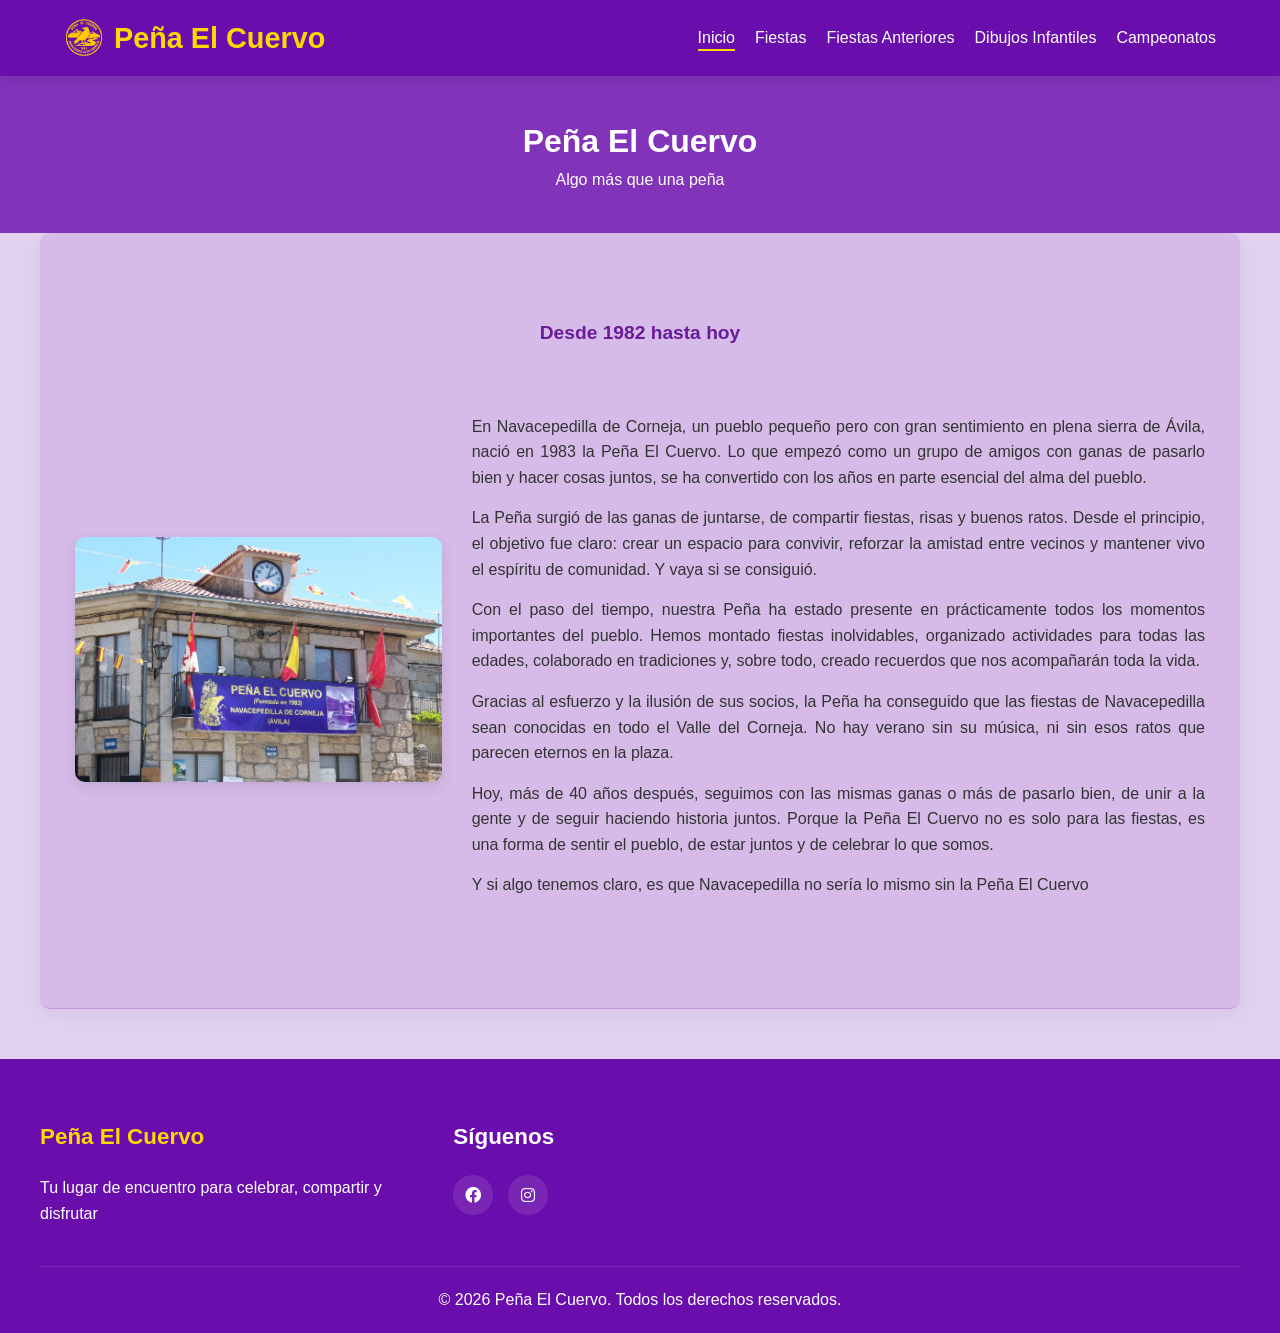
==== commit 9f2175a5: "Merge branch 'main' into Fiestas" ====
--- a/index.html
+++ b/index.html
@@ -75,7 +75,7 @@
 
         <section class="highlights">
             <div class="container">
-                <h2>Próximos Eventos Destacados</h2>
+               <!--- <h2>Próximos Eventos Destacados</h2>
                 <div class="event-card">
                     <div class="event-date">
                         <span class="day">1</span>
@@ -101,7 +101,7 @@
                         <p class="event-description">Cuatro días de orquestas, concursos, torneos y actividades para todas las edades.</p>
                         <a href="fiestas.html" class="btn btn-small">Ver Programa Completo</a>
                     </div>
-                </div>
+                </div> -->
             </div>
         </section>
     </main>
--- a/styles.css
+++ b/styles.css
@@ -18,10 +18,17 @@
     box-sizing: border-box;
 }
 
+html {
+    height: 100%;
+    background-color: var(--primary-lighter);
+}
+
 body {
     font-family: var(--font-primary);
     color: var(--text-color);
     line-height: 1.6;
+    background-color: var(--primary-lighter);
+    min-height: 100vh;
 }
 
 .container {
